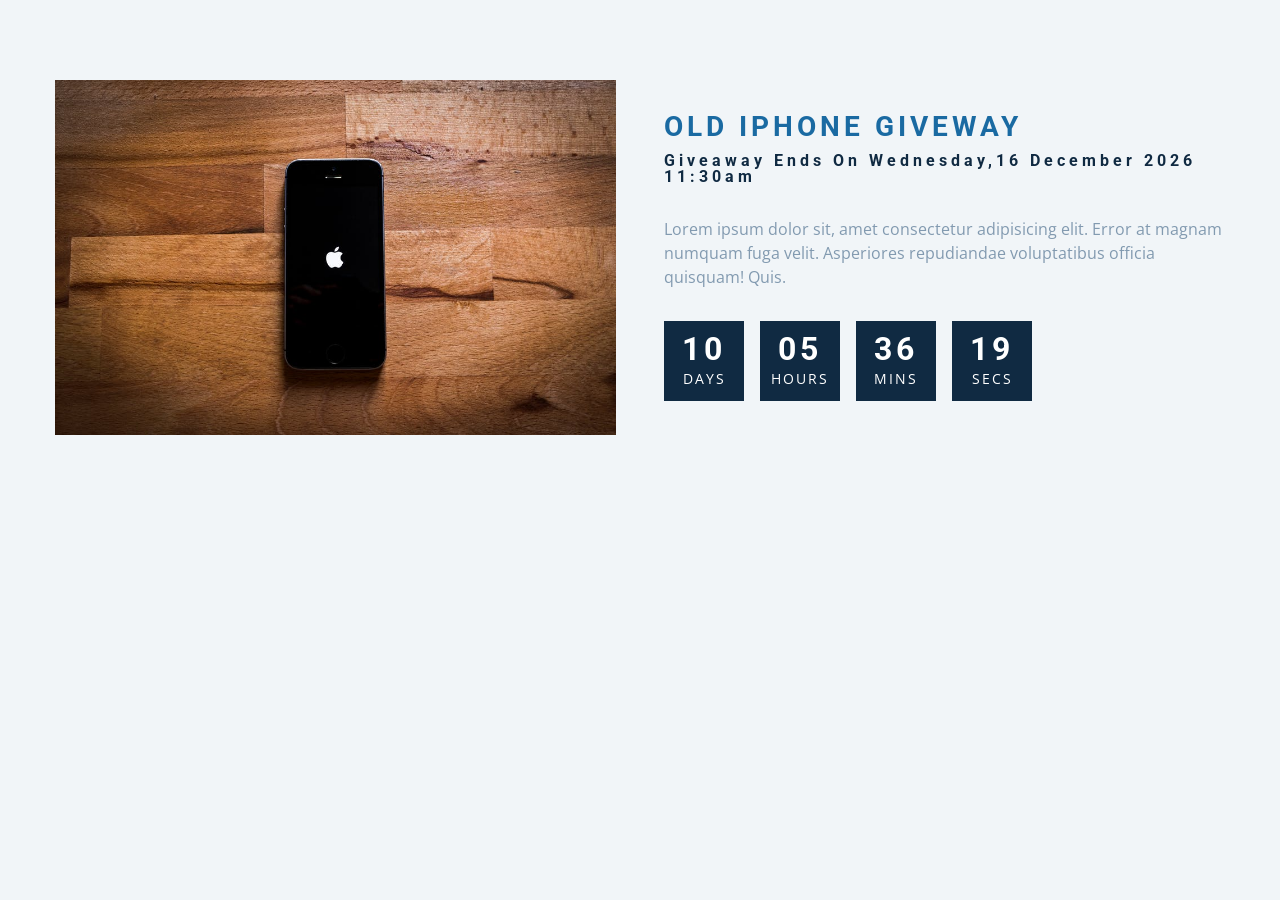
==== Countdown/index.html @ 9dcd3cf7 "before lorem ipsum" ====
<!DOCTYPE html>
<html lang="en">
  <head>
    <meta charset="UTF-8" />
    <meta name="viewport" content="width=device-width, initial-scale=1.0" />
    <title>Countdown</title>

    <!-- styles -->
    <link rel="stylesheet" href="styles.css" />
  </head>
  <body>
   <section class="section-center">
    <!-- image -->
     <article class="gift-img">
        <img src="./gift.jpeg" alt="gift">
     </article>
        <!-- info -->
           <article class="gift-info">
             <h3 >old iphone giveway</h3>
             <h4 class="giveaway">
                giveaway ends on sunday , 18 August 2024 , 8:00aAm
             </h4>
             <p>Lorem ipsum dolor sit, amet consectetur adipisicing elit. Error at magnam numquam fuga velit. Asperiores repudiandae voluptatibus officia quisquam! Quis.</p>
             <div class="deadline">
                   <!-- days -->
                 <div class="deadline-format">
                    <div>
                        <h4 class="days">34</h4>
                        <span>days</span>
                    </div>
                 </div>
                    <!-- end of item  -->
                   <!-- hours -->
                 <div class="deadline-format">
                    <div>
                        <h4 class="hours">24</h4>
                        <span>hours</span>
                    </div>
                 </div>
                    <!-- end of item  -->
                   <!-- mins -->
                 <div class="deadline-format">
                    <div>
                        <h4 class="mins">14</h4>
                        <span>mins</span>
                    </div>
                 </div>
                    <!-- end of item  -->
                   <!-- secs -->
                 <div class="deadline-format">
                    <div>
                        <h4 class="secs">4</h4>
                        <span>secs</span>
                    </div>
                 </div>
                    <!-- end of item  -->
             </div>
           </article>
   </section>
    <!-- javascript -->
    <script src="app.js"></script>
  </body>
</html>
---- Countdown/styles.css ----
/*
=============== 
Fonts
===============
*/
@import url("https://fonts.googleapis.com/css?family=Open+Sans|Roboto:400,700&display=swap");

/*
=============== 
Variables
===============
*/

:root {
  /* dark shades of primary color*/
  --clr-primary-1: hsl(205, 86%, 17%);
  --clr-primary-2: hsl(205, 77%, 27%);
  --clr-primary-3: hsl(205, 72%, 37%);
  --clr-primary-4: hsl(205, 63%, 48%);
  /* primary/main color */
  --clr-primary-5: #49a6e9;
  /* lighter shades of primary color */
  --clr-primary-6: hsl(205, 89%, 70%);
  --clr-primary-7: hsl(205, 90%, 76%);
  --clr-primary-8: hsl(205, 86%, 81%);
  --clr-primary-9: hsl(205, 90%, 88%);
  --clr-primary-10: hsl(205, 100%, 96%);
  /* darkest grey - used for headings */
  --clr-grey-1: hsl(209, 61%, 16%);
  --clr-grey-2: hsl(211, 39%, 23%);
  --clr-grey-3: hsl(209, 34%, 30%);
  --clr-grey-4: hsl(209, 28%, 39%);
  /* grey used for paragraphs */
  --clr-grey-5: hsl(210, 22%, 49%);
  --clr-grey-6: hsl(209, 23%, 60%);
  --clr-grey-7: hsl(211, 27%, 70%);
  --clr-grey-8: hsl(210, 31%, 80%);
  --clr-grey-9: hsl(212, 33%, 89%);
  --clr-grey-10: hsl(210, 36%, 96%);
  --clr-white: #fff;
  --clr-red-dark: hsl(360, 67%, 44%);
  --clr-red-light: hsl(360, 71%, 66%);
  --clr-green-dark: hsl(125, 67%, 44%);
  --clr-green-light: hsl(125, 71%, 66%);
  --clr-black: #222;
  --clr-gold: #c59d5f;
  --ff-primary: "Roboto", sans-serif;
  --ff-secondary: "Open Sans", sans-serif;
  --transition: all 0.3s linear;
  --spacing: 0.25rem;
  --radius: 0.5rem;
  --light-shadow: 0 5px 15px rgba(0, 0, 0, 0.1);
  --dark-shadow: 0 5px 15px rgba(0, 0, 0, 0.2);
  --max-width: 1170px;
  --fixed-width: 620px;
}
/*
=============== 
Global Styles
===============
*/

*,
::after,
::before {
  margin: 0;
  padding: 0;
  box-sizing: border-box;
}
body {
  font-family: var(--ff-secondary);
  background: var(--clr-grey-10);
  color: var(--clr-grey-1);
  line-height: 1.5;
  font-size: 0.875rem;
}
ul {
  list-style-type: none;
}
a {
  text-decoration: none;
}
img:not(.logo) {
  width: 100%;
}
img {
  display: block;
}

h1,
h2,
h3,
h4 {
  letter-spacing: var(--spacing);
  text-transform: capitalize;
  line-height: 1.25;
  margin-bottom: 0.75rem;
  font-family: var(--ff-primary);
}
h1 {
  font-size: 3rem;
}
h2 {
  font-size: 2rem;
}
h3 {
  font-size: 1.25rem;
}
h4 {
  font-size: 0.875rem;
}
p {
  margin-bottom: 1.25rem;
  color: var(--clr-grey-5);
}
@media screen and (min-width: 800px) {
  h1 {
    font-size: 4rem;
  }
  h2 {
    font-size: 2.5rem;
  }
  h3 {
    font-size: 1.75rem;
  }
  h4 {
    font-size: 1rem;
  }
  body {
    font-size: 1rem;
  }
  h1,
  h2,
  h3,
  h4 {
    line-height: 1;
  }
}
/*  global classes */

.btn {
  text-transform: uppercase;
  background: transparent;
  color: var(--clr-black);
  padding: 0.375rem 0.75rem;
  letter-spacing: var(--spacing);
  display: inline-block;
  transition: var(--transition);
  font-size: 0.875rem;
  border: 2px solid var(--clr-black);
  cursor: pointer;
  box-shadow: 0 1px 3px rgba(0, 0, 0, 0.2);
  border-radius: var(--radius);
}
.btn:hover {
  color: var(--clr-white);
  background: var(--clr-black);
}
/* section */
.section {
  padding: 5rem 0;
}

.section-center {
  width: 90vw;
  margin: 5rem auto;
  max-width: 1170px;
}

main {
  min-height: 100vh;
  display: grid;
  place-items: center;
}
/*
=============== 
Countdown Timer
===============
*/
.gift-img {
  margin-bottom: 2rem;
}
.gift-info h3 {
  text-transform: uppercase;
  color: var(--clr-primary-3);
}
.gift-info p {
  color: var(--clr-grey-6);
}
.date {
  color: var(--clr-grey-5);
  font-size: 0.85rem;
}
@media screen and (min-width: 992px) {
  .section-center {
    display: grid;
    grid-template-columns: 1fr 1fr;
    place-items: center;
    gap: 3rem;
    width: 95vw;
  }
  .gift-img {
    margin-bottom: 0;
  }
}
.gift-info p {
  margin: 2rem 0;
}
.deadline {
  display: flex;
}
.deadline-format {
  background: var(--clr-grey-1);
  color: var(--clr-white);
  margin-right: 1rem;
  width: 5rem;
  height: 5rem;
  display: grid;
  place-items: center;
  text-align: center;
}
.deadline-format span {
  display: block;
  text-transform: uppercase;
  letter-spacing: 2px;
  font-size: 0.85rem;
}
.deadline h4:not(.expired) {
  font-size: 2rem;
  margin-bottom: 0.25rem;
  letter-spacing: var(--spacing);
}
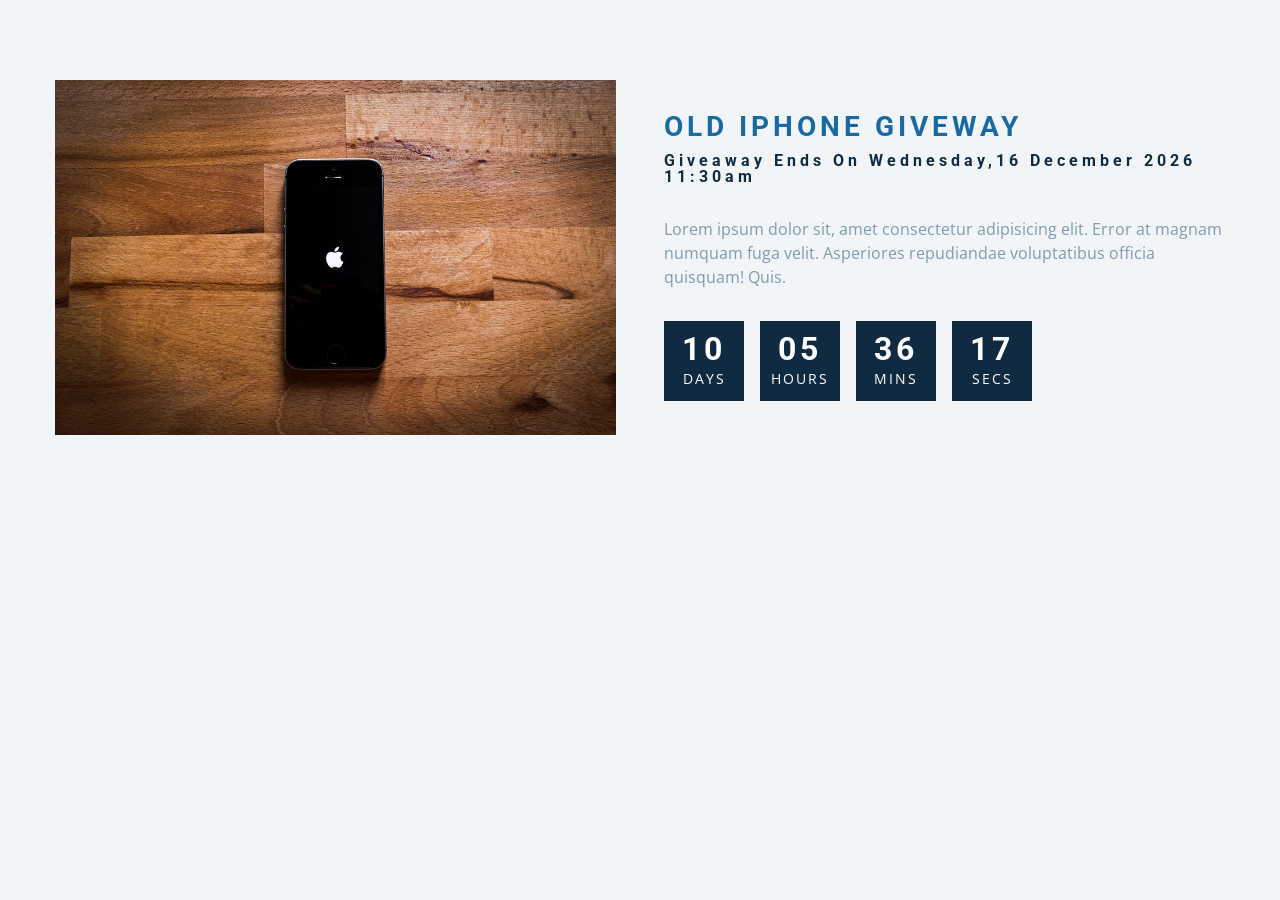
==== commit db9ef7eb: "vs code settings and lorem-ipsum" ====
--- a/Countdown/index.html
+++ b/Countdown/index.html
@@ -9,57 +9,59 @@
     <link rel="stylesheet" href="styles.css" />
   </head>
   <body>
-   <section class="section-center">
-    <!-- image -->
-     <article class="gift-img">
-        <img src="./gift.jpeg" alt="gift">
-     </article>
-        <!-- info -->
-           <article class="gift-info">
-             <h3 >old iphone giveway</h3>
-             <h4 class="giveaway">
-                giveaway ends on sunday , 18 August 2024 , 8:00aAm
-             </h4>
-             <p>Lorem ipsum dolor sit, amet consectetur adipisicing elit. Error at magnam numquam fuga velit. Asperiores repudiandae voluptatibus officia quisquam! Quis.</p>
-             <div class="deadline">
-                   <!-- days -->
-                 <div class="deadline-format">
-                    <div>
-                        <h4 class="days">34</h4>
-                        <span>days</span>
-                    </div>
-                 </div>
-                    <!-- end of item  -->
-                   <!-- hours -->
-                 <div class="deadline-format">
-                    <div>
-                        <h4 class="hours">24</h4>
-                        <span>hours</span>
-                    </div>
-                 </div>
-                    <!-- end of item  -->
-                   <!-- mins -->
-                 <div class="deadline-format">
-                    <div>
-                        <h4 class="mins">14</h4>
-                        <span>mins</span>
-                    </div>
-                 </div>
-                    <!-- end of item  -->
-                   <!-- secs -->
-                 <div class="deadline-format">
-                    <div>
-                        <h4 class="secs">4</h4>
-                        <span>secs</span>
-                    </div>
-                 </div>
-                    <!-- end of item  -->
-             </div>
-           </article>
-   </section>
+    <section class="section-center">
+      <!-- image -->
+      <article class="gift-img">
+        <img src="./gift.jpeg" alt="gift" />
+      </article>
+      <!-- info -->
+      <article class="gift-info">
+        <h3>old iphone giveway</h3>
+        <h4 class="giveaway">
+          giveaway ends on sunday , 18 August 2024 , 8:00aAm
+        </h4>
+        <p>
+          Lorem ipsum dolor sit, amet consectetur adipisicing elit. Error at
+          magnam numquam fuga velit. Asperiores repudiandae voluptatibus officia
+          quisquam! Quis.
+        </p>
+        <div class="deadline">
+          <!-- days -->
+          <div class="deadline-format">
+            <div>
+              <h4 class="days">34</h4>
+              <span>days</span>
+            </div>
+          </div>
+          <!-- end of item  -->
+          <!-- hours -->
+          <div class="deadline-format">
+            <div>
+              <h4 class="hours">24</h4>
+              <span>hours</span>
+            </div>
+          </div>
+          <!-- end of item  -->
+          <!-- mins -->
+          <div class="deadline-format">
+            <div>
+              <h4 class="mins">14</h4>
+              <span>mins</span>
+            </div>
+          </div>
+          <!-- end of item  -->
+          <!-- secs -->
+          <div class="deadline-format">
+            <div>
+              <h4 class="secs">4</h4>
+              <span>secs</span>
+            </div>
+          </div>
+          <!-- end of item  -->
+        </div>
+      </article>
+    </section>
     <!-- javascript -->
     <script src="app.js"></script>
   </body>
 </html>
-
-
